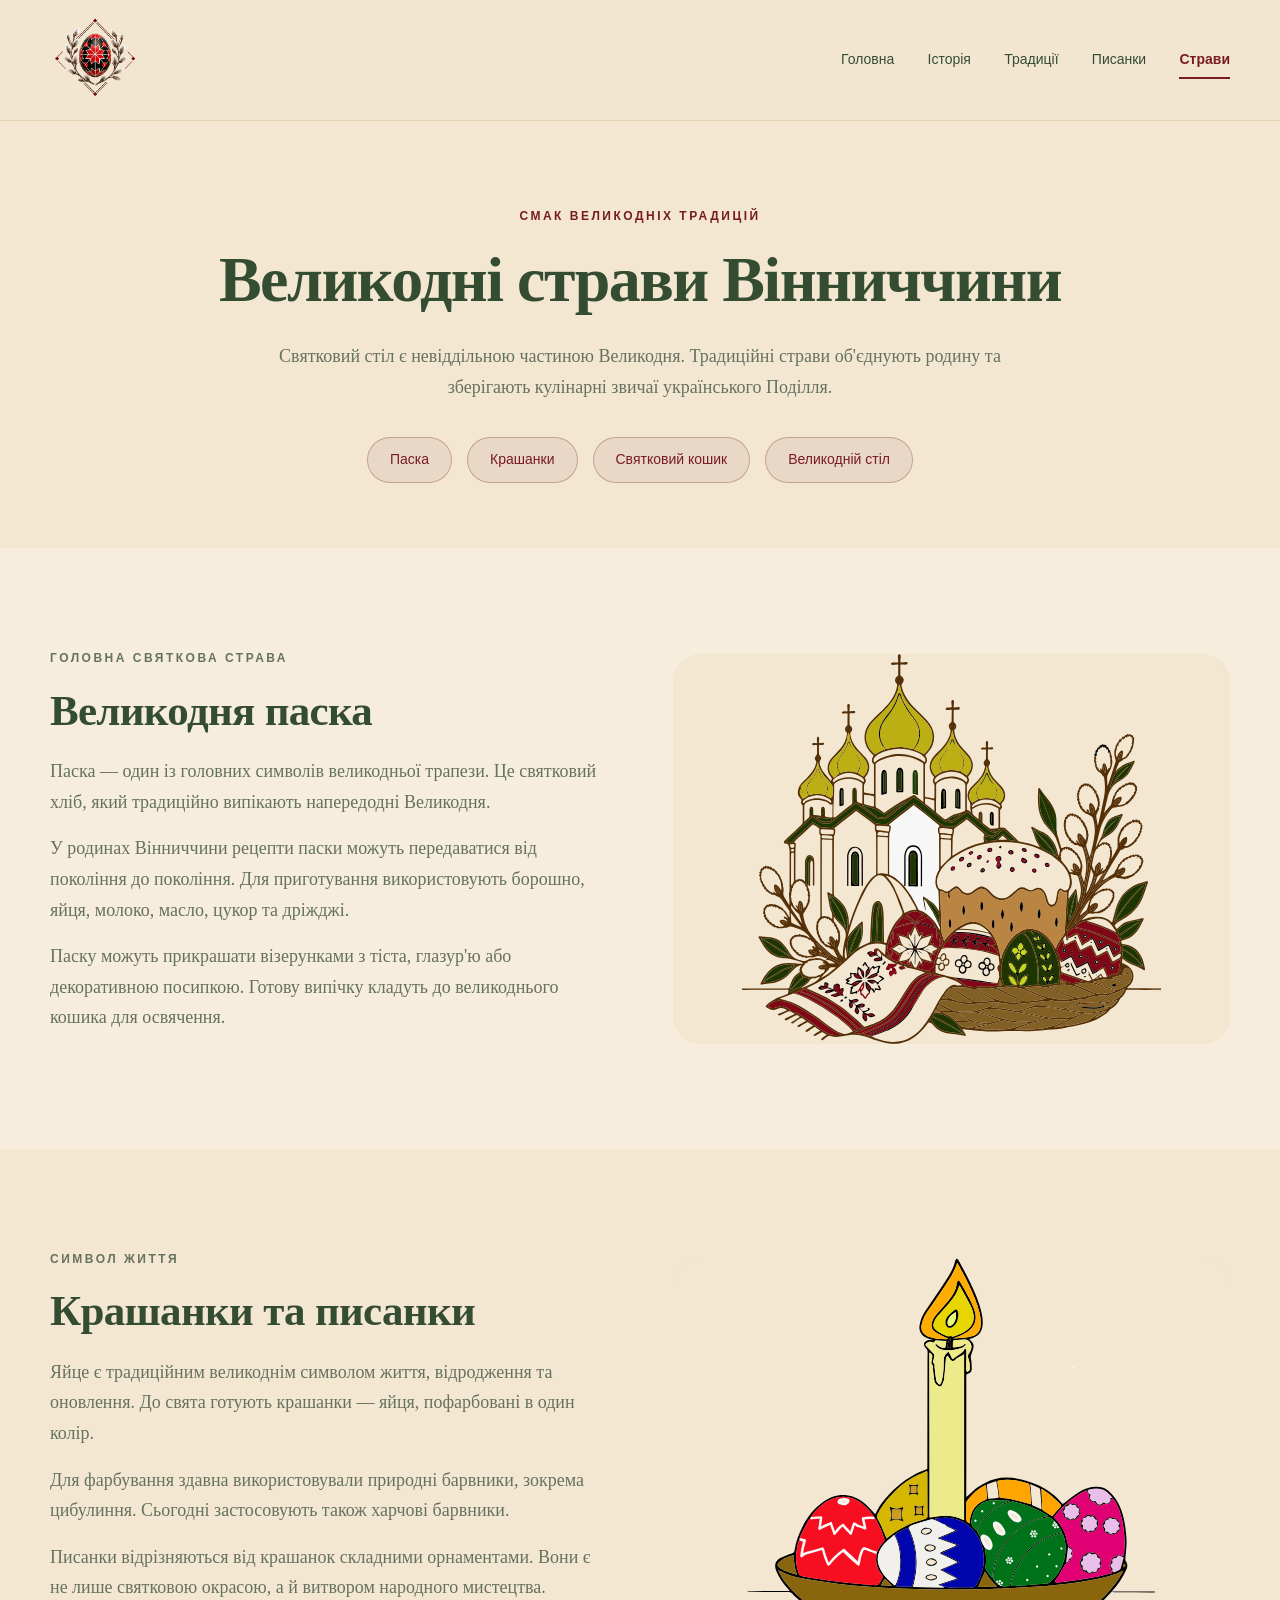
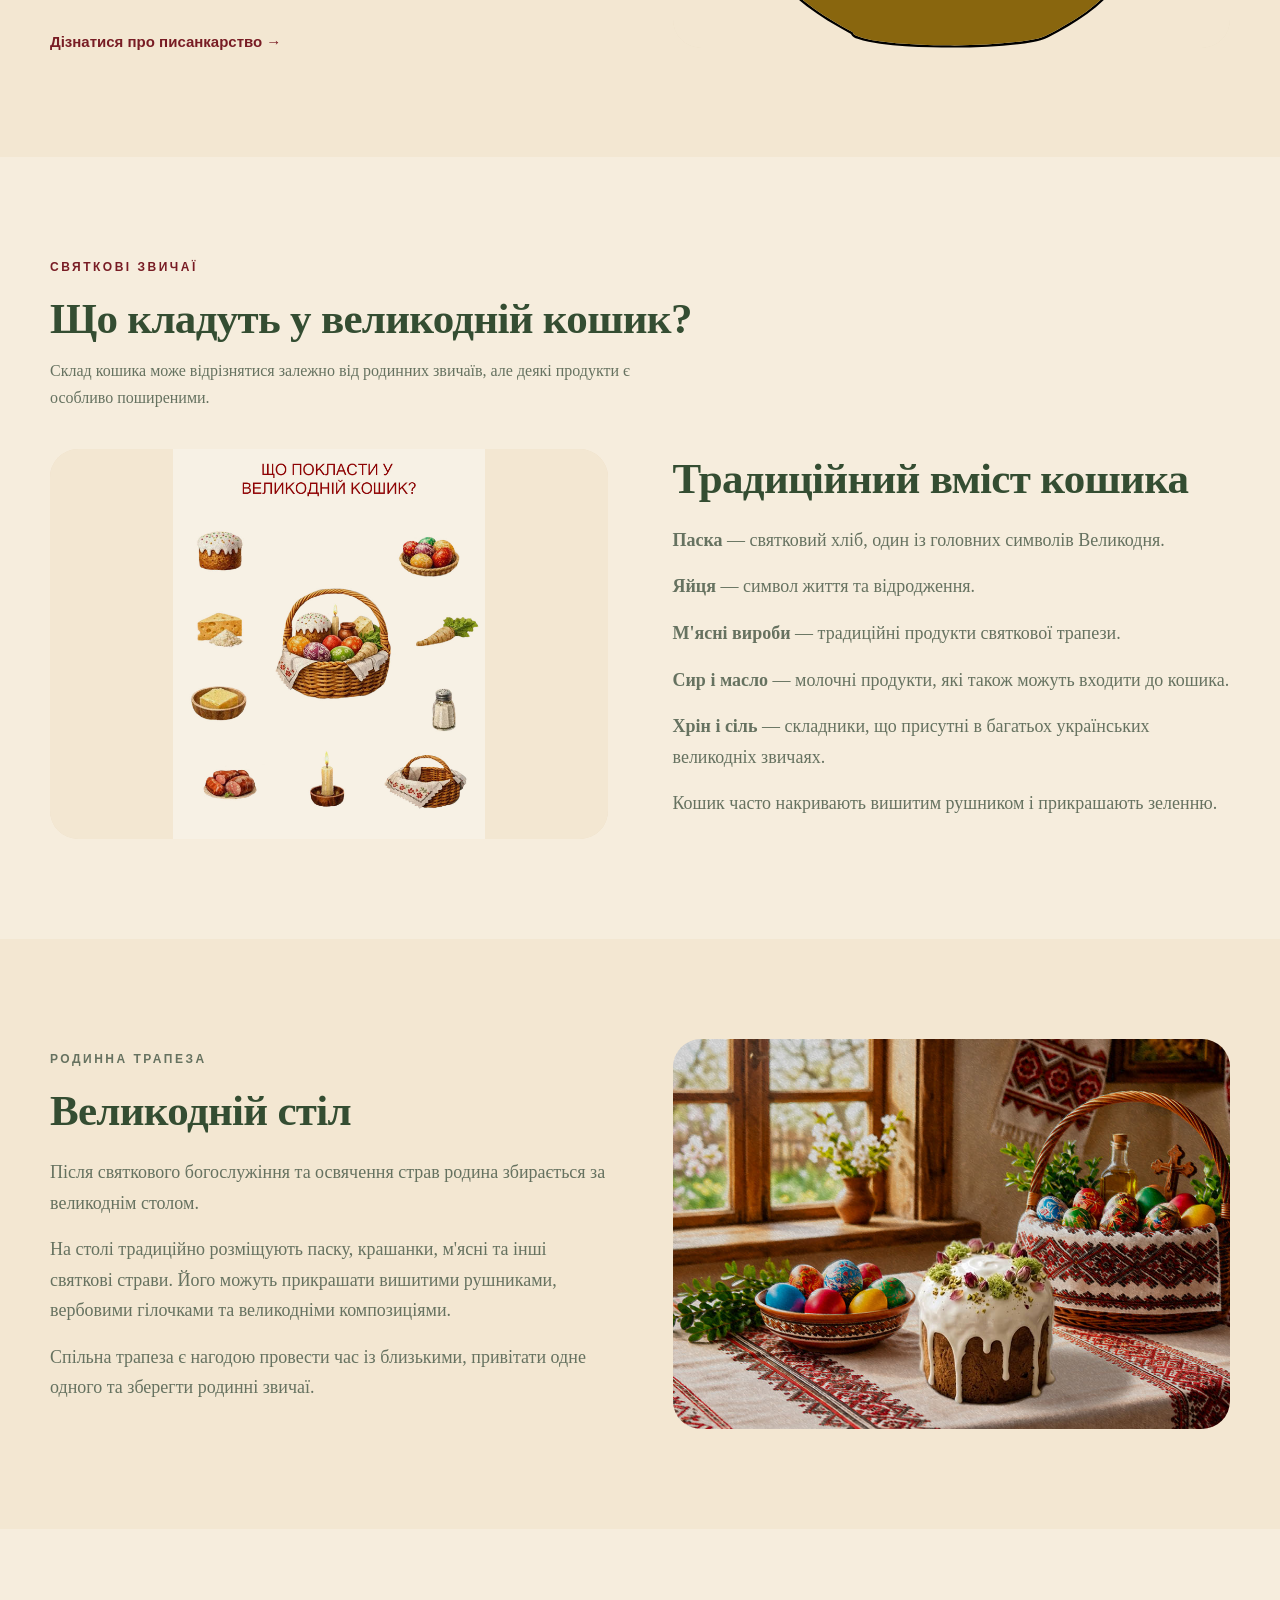
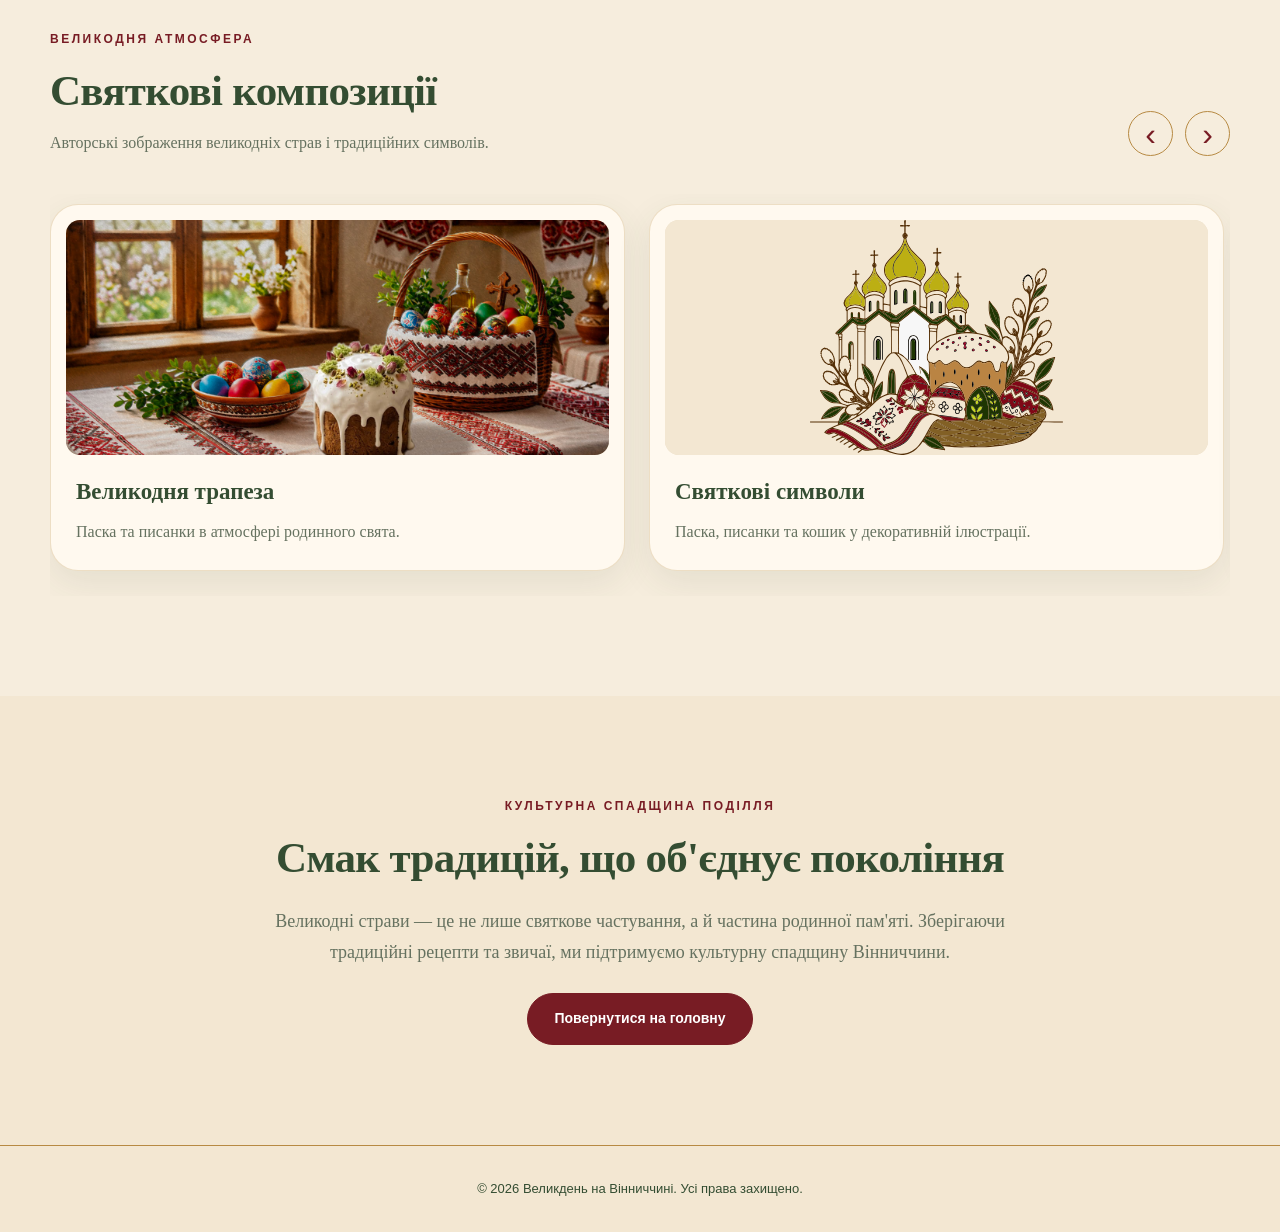
==== food.html @ 37d608ee "Add files via upload" ====
<!DOCTYPE html>
<html lang="uk">
<head>
    <meta charset="UTF-8">
    <meta name="viewport" content="width=device-width, initial-scale=1.0">

    <meta name="description"
          content="Традиційні великодні страви Вінниччини: паска, крашанки, святковий кошик та родинна трапеза.">

    <title>Великодні страви — Великдень на Вінниччині</title>

    <link rel="stylesheet" href="css/style.css">
    <script src="js/script.js" defer></script>
</head>

<body>

<!-- ШАПКА САЙТУ -->

<header class="site-header">
    <div class="container header-inner">

        <a href="index.html" class="brand">
            <img src="images/logo.png"
                 alt="Логотип Великдень на Вінниччині"
                 width="70" height="70">

        </a>

        <button class="menu-toggle"
                aria-label="Відкрити меню"
                aria-expanded="false">
            ☰ Меню
        </button>

        <nav class="nav" aria-label="Основна навігація">
            <a href="index.html">Головна</a>
            <a href="history.html">Історія</a>
            <a href="traditions.html">Традиції</a>
            <a href="pysanky.html">Писанки</a>

            <a href="food.html"
               class="active"
               aria-current="page">Страви</a>
        </nav>

    </div>
</header>

<main>

    <!-- ЗАГОЛОВОК СТОРІНКИ -->

    <section class="page-hero">
        <div class="container">

            <p class="eyebrow">
                Смак великодніх традицій
            </p>

            <h1>Великодні страви Вінниччини</h1>

            <p>
                Святковий стіл є невіддільною
                частиною Великодня. Традиційні
                страви об'єднують родину
                та зберігають кулінарні
                звичаї українського Поділля.
            </p>

            <div class="anchor-links">
                <a href="#paska">Паска</a>
                <a href="#eggs">Крашанки</a>
                <a href="#basket">Святковий кошик</a>
                <a href="#table">Великодній стіл</a>
            </div>

        </div>
    </section>

    <!-- ПАСКА -->

    <section class="section alt" id="paska">
        <div class="container">

            <div class="content-grid">

                <div class="content-text">

                    <p class="eyebrow">
                        Головна святкова страва
                    </p>

                    <h2>Великодня паска</h2>

                    <p>
                        Паска — один із головних
                        символів великодньої трапези.
                        Це святковий хліб, який
                        традиційно випікають
                        напередодні Великодня.
                    </p>

                    <p>
                        У родинах Вінниччини
                        рецепти паски можуть
                        передаватися від покоління
                        до покоління. Для приготування
                        використовують борошно,
                        яйця, молоко, масло,
                        цукор та дріжджі.
                    </p>

                    <p>
                        Паску можуть прикрашати
                        візерунками з тіста,
                        глазур'ю або декоративною
                        посипкою. Готову випічку
                        кладуть до великоднього кошика
                        для освячення.
                    </p>

                </div>

                <div class="image-frame content-image">

                    <button class="image-button"
                            data-lightbox
                            aria-label="Збільшити великодню композицію">

                        <img src="images/church-basket-illustration.svg"
                             alt="Авторська композиція з паскою, писанками та кошиком"
                             class="church-basket-image"
                             loading="lazy">

                    </button>

                </div>

            </div>

        </div>
    </section>

    <!-- КРАШАНКИ -->

    <section class="section" id="eggs">
        <div class="container">

            <div class="content-grid reverse">

                <div class="image-frame content-image">

                    <button class="image-button"
                            data-lightbox
                            aria-label="Збільшити композицію з яйцями">

                        <img src="images/eggs-candle-illustration.svg"
                             alt="Авторська ілюстрація з великодніми яйцями та свічкою"
                             class="eggs-candle-image"
                             loading="lazy">

                    </button>

                </div>

                <div class="content-text">

                    <p class="eyebrow">
                        Символ життя
                    </p>

                    <h2>Крашанки та писанки</h2>

                    <p>
                        Яйце є традиційним
                        великоднім символом життя,
                        відродження та оновлення.
                        До свята готують крашанки —
                        яйця, пофарбовані
                        в один колір.
                    </p>

                    <p>
                        Для фарбування здавна
                        використовували природні
                        барвники, зокрема
                        цибулиння. Сьогодні
                        застосовують також
                        харчові барвники.
                    </p>

                    <p>
                        Писанки відрізняються
                        від крашанок складними
                        орнаментами. Вони є
                        не лише святковою окрасою,
                        а й витвором
                        народного мистецтва.
                    </p>

                    <a href="pysanky.html"
                       class="text-link">
                        Дізнатися про писанкарство →
                    </a>

                </div>

            </div>

        </div>
    </section>

    <!-- ВЕЛИКОДНІЙ КОШИК -->

    <section class="section alt" id="basket">
        <div class="container">

            <div class="section-heading">
                <div>
                    <p class="eyebrow">
                        Святкові звичаї
                    </p>

                    <h2>Що кладуть у великодній кошик?</h2>

                    <p class="muted">
                        Склад кошика може відрізнятися
                        залежно від родинних звичаїв,
                        але деякі продукти є
                        особливо поширеними.
                    </p>
                </div>
            </div>

            <div class="content-grid">

                <div class="image-frame content-image">

                    <button class="image-button"
                            data-lightbox
                            aria-label="Збільшити інфографіку великоднього кошика">

                        <img src="images/easter-basket-guide.jpg"
                             alt="Авторська інфографіка «Що покласти у великодній кошик?»"
                             class="basket-guide-image"
                             loading="lazy">

                    </button>

                </div>

                <div class="content-text">

                    <h2>Традиційний вміст кошика</h2>

                    <p>
                        <strong>Паска</strong> —
                        святковий хліб, один із
                        головних символів Великодня.
                    </p>

                    <p>
                        <strong>Яйця</strong> —
                        символ життя та відродження.
                    </p>

                    <p>
                        <strong>М'ясні вироби</strong> —
                        традиційні продукти
                        святкової трапези.
                    </p>

                    <p>
                        <strong>Сир і масло</strong> —
                        молочні продукти, які також
                        можуть входити до кошика.
                    </p>

                    <p>
                        <strong>Хрін і сіль</strong> —
                        складники, що присутні
                        в багатьох українських
                        великодніх звичаях.
                    </p>

                    <p>
                        Кошик часто накривають
                        вишитим рушником
                        і прикрашають зеленню.
                    </p>

                </div>

            </div>

        </div>
    </section>

    <!-- СВЯТКОВИЙ СТІЛ -->

    <section class="section" id="table">
        <div class="container">

            <div class="content-grid">

                <div class="content-text">

                    <p class="eyebrow">
                        Родинна трапеза
                    </p>

                    <h2>Великодній стіл</h2>

                    <p>
                        Після святкового богослужіння
                        та освячення страв
                        родина збирається
                        за великоднім столом.
                    </p>

                    <p>
                        На столі традиційно
                        розміщують паску, крашанки,
                        м'ясні та інші святкові страви.
                        Його можуть прикрашати
                        вишитими рушниками,
                        вербовими гілочками
                        та великодніми композиціями.
                    </p>

                    <p>
                        Спільна трапеза є нагодою
                        провести час із близькими,
                        привітати одне одного
                        та зберегти родинні звичаї.
                    </p>

                </div>

                <div class="image-frame content-image">

                    <button class="image-button"
                            data-lightbox
                            aria-label="Збільшити зображення святкового столу">

                        <img src="images/easter-table.jpg"
                             alt="Великодній стіл із паскою, кошиком і писанками"
                             loading="lazy">

                    </button>

                </div>

            </div>

        </div>
    </section>

    <!-- ГАЛЕРЕЯ -->

    <section class="section alt">
        <div class="container">

            <div class="carousel" data-carousel>

                <div class="section-heading">

                    <div>
                        <p class="eyebrow">
                            Великодня атмосфера
                        </p>

                        <h2>Святкові композиції</h2>

                        <p class="muted">
                            Авторські зображення
                            великодніх страв
                            і традиційних символів.
                        </p>
                    </div>

                    <div class="carousel-controls">

                        <button class="arrow"
                                data-dir="-1"
                                aria-label="Попереднє зображення">
                            ‹
                        </button>

                        <button class="arrow"
                                data-dir="1"
                                aria-label="Наступне зображення">
                            ›
                        </button>

                    </div>

                </div>

                <div class="carousel-track">

                    <div class="carousel-slide">
                        <article class="card">

                            <div class="image-frame">
                                <button class="image-button"
                                        data-lightbox
                                        aria-label="Збільшити святковий стіл">

                                    <img src="images/easter-table.jpg"
                                         alt="Святковий великодній стіл"
                                         loading="lazy">

                                </button>
                            </div>

                            <h3>Великодня трапеза</h3>

                            <p>
                                Паска та писанки
                                в атмосфері родинного свята.
                            </p>

                        </article>
                    </div>

                    <div class="carousel-slide">
                        <article class="card">

                            <div class="image-frame">
                                <button class="image-button"
                                        data-lightbox
                                        aria-label="Збільшити композицію з паскою">

                                    <img src="images/church-basket-illustration.svg"
                                         alt="Векторна великодня композиція"
                                         class="church-basket-image"
                                         loading="lazy">

                                </button>
                            </div>

                            <h3>Святкові символи</h3>

                            <p>
                                Паска, писанки та кошик
                                у декоративній ілюстрації.
                            </p>

                        </article>
                    </div>

                    <div class="carousel-slide">
                        <article class="card">

                            <div class="image-frame">
                                <button class="image-button"
                                        data-lightbox
                                        aria-label="Збільшити ілюстрацію з яйцями">

                                    <img src="images/eggs-candle-illustration.svg"
                                         alt="Векторна композиція з яйцями та свічкою"
                                         class="eggs-candle-image"
                                         loading="lazy">

                                </button>
                            </div>

                            <h3>Великодні яйця</h3>

                            <p>
                                Декоративна композиція
                                з великодніми символами.
                            </p>

                        </article>
                    </div>

                </div>

            </div>

        </div>
    </section>

    <!-- ЗАКЛЮЧНИЙ БЛОК -->

    <section class="section">
        <div class="container">

            <div class="closing-section">

                <p class="eyebrow">
                    Культурна спадщина Поділля
                </p>

                <h2>Смак традицій, що об'єднує покоління</h2>

                <p>
                    Великодні страви — це не лише
                    святкове частування, а й
                    частина родинної пам'яті.
                    Зберігаючи традиційні рецепти
                    та звичаї, ми підтримуємо
                    культурну спадщину Вінниччини.
                </p>

                <a href="index.html" class="button">
                    Повернутися на головну
                </a>

            </div>

        </div>
    </section>

</main>

<!-- ПІДВАЛ САЙТУ -->

<footer class="site-footer">
    <div class="container">
        © 2026 Великдень на Вінниччині.
        Усі права захищено.
    </div>
</footer>

<!-- ЗБІЛЬШЕННЯ ЗОБРАЖЕНЬ -->

<div class="lightbox"
     role="dialog"
     aria-modal="true"
     aria-label="Перегляд зображення">

    <button class="lightbox-close"
            aria-label="Закрити">
        ×
    </button>

    <img src="" alt="">
</div>

</body>
</html>
---- css/style.css ----
/* ========================================
   ВЕЛИКДЕНЬ НА ВІННИЧЧИНІ
   Основні кольори та налаштування
======================================== */

:root {
    --cream: #F3E7D2;
    --green: #344D32;
    --burgundy: #781C24;
    --gold: #B78A43;
    --white: #FFFFFF;

    --text: #344D32;
    --muted: #667260;

    --surface: #FFF9EF;
    --surface-alt: #EDE0C9;

    --border: rgba(183, 138, 67, 0.25);

    --shadow: 0 12px 35px rgba(52, 77, 50, 0.09);
    --shadow-hover: 0 20px 45px rgba(52, 77, 50, 0.15);

    --radius: 18px;
    --radius-large: 28px;

    --container: 1180px;

    --transition: 0.3s ease;
}

/* ========================================
   БАЗОВІ СТИЛІ
======================================== */

* {
    margin: 0;
    padding: 0;
    box-sizing: border-box;
}

html {
    scroll-behavior: smooth;
}

body {
    background: var(--cream);
    color: var(--text);
    font-family: Georgia, "Times New Roman", serif;
    font-size: 18px;
    line-height: 1.7;
    overflow-x: hidden;
}

img {
    display: block;
    max-width: 100%;
}

a {
    color: inherit;
    text-decoration: none;
}

button {
    font: inherit;
    cursor: pointer;
}

button:focus-visible,
a:focus-visible {
    outline: 3px solid var(--gold);
    outline-offset: 4px;
}

h1, h2, h3 {
    color: var(--green);
    line-height: 1.2;
}

h1 {
    font-size: clamp(42px, 5vw, 70px);
    letter-spacing: -1.5px;
}

h2 {
    font-size: clamp(30px, 3.5vw, 43px);
    letter-spacing: -0.7px;
}

h3 {
    font-size: 23px;
}

p {
    margin-bottom: 0;
}

.container {
    width: min(100% - 48px, var(--container));
    margin-inline: auto;
}

.section {
    padding: 100px 0;
}

.section.alt {
    background: rgba(255, 255, 255, 0.24);
}

.muted {
    color: var(--muted);
}

.eyebrow {
    color: var(--burgundy);
    font-family: Arial, sans-serif;
    font-size: 12px;
    font-weight: 700;
    letter-spacing: 2.5px;
    text-transform: uppercase;
    margin-bottom: 16px;
}

/* ========================================
   ШАПКА САЙТУ
======================================== */

.site-header {
    position: relative;
    z-index: 100;
    background: rgba(243, 231, 210, 0.96);
    border-bottom: 1px solid var(--border);
}

.header-inner {
    min-height: 120px;
    display: flex;
    align-items: center;
    justify-content: space-between;
    gap: 35px;
}

.brand {
    display: inline-flex;
    align-items: center;
    gap: 14px;
    flex-shrink: 0;
}

.brand img {
    width: 90px;
    height: 90px;
    object-fit: contain;
}

.brand span {
    color: var(--green);
    font-size: 17px;
    font-weight: bold;
    line-height: 1.3;
}

.nav {
    display: flex;
    align-items: center;
    gap: clamp(15px, 2.6vw, 36px);
}

.nav a {
    position: relative;
    padding: 12px 0;
    font-family: Arial, sans-serif;
    font-size: 14px;
    font-weight: 500;
    transition: color var(--transition);
}

.nav a:hover,
.nav a.active {
    color: var(--burgundy);
}

.nav a.active {
    font-weight: 700;
}

.nav a::after {
    content: "";
    position: absolute;
    left: 0;
    bottom: 5px;
    width: 0;
    height: 2px;
    background: var(--burgundy);
    transition: width var(--transition);
}

.nav a:hover::after,
.nav a.active::after {
    width: 100%;
}

.menu-toggle {
    display: none;
    background: transparent;
    color: var(--green);
    border: 1px solid var(--border);
    border-radius: 10px;
    padding: 9px 14px;
    font-family: Arial, sans-serif;
    font-size: 14px;
}

/* ========================================
   ГОЛОВНИЙ БЛОК
======================================== */

.hero {
    padding: 90px 0 110px;
}

.hero-grid {
    display: grid;
    grid-template-columns: 0.95fr 1.05fr;
    align-items: center;
    gap: 65px;
}

.hero-content h1 {
    margin-bottom: 28px;
}

.lead {
    color: #465743;
    font-size: 18px;
    line-height: 1.85;
    max-width: 560px;
}

.actions {
    display: flex;
    align-items: center;
    flex-wrap: wrap;
    gap: 25px;
    margin-top: 34px;
}

.button {
    display: inline-flex;
    align-items: center;
    justify-content: center;
    min-height: 50px;
    padding: 13px 26px;
    border: 1px solid var(--burgundy);
    border-radius: 30px;
    background: var(--burgundy);
    color: var(--white);
    font-family: Arial, sans-serif;
    font-size: 14px;
    font-weight: 600;
    transition:
        background var(--transition),
        transform var(--transition),
        box-shadow var(--transition);
}

.button:hover {
    background: #5F161D;
    transform: translateY(-3px);
    box-shadow: 0 10px 25px rgba(120, 28, 36, 0.2);
}

.text-link {
    display: inline-flex;
    align-items: center;
    color: var(--burgundy);
    font-family: Arial, sans-serif;
    font-size: 15px;
    font-weight: 600;
    transition:
        color var(--transition),
        transform var(--transition);
}

.text-link:hover {
    color: #A12C35;
    transform: translateX(5px);
}

/* ========================================
   ЗОБРАЖЕННЯ
======================================== */

.image-frame {
    overflow: hidden;
    border-radius: var(--radius);
    background: var(--surface-alt);
}

.image-frame img {
    width: 100%;
    height: 100%;
    object-fit: cover;
    transition: transform 0.5s ease;
}

.image-frame:hover img {
    transform: scale(1.035);
}

.hero-image {
    height: 460px;
    border-radius: var(--radius-large);
    box-shadow: var(--shadow);
}

.hero-image img {
    object-position: center;
}

.image-button {
    display: block;
    width: 100%;
    height: 100%;
    padding: 0;
    border: 0;
    background: transparent;
    overflow: hidden;
    cursor: zoom-in;
}

/* ========================================
   ЗАГОЛОВКИ РОЗДІЛІВ
======================================== */

.section-heading {
    display: flex;
    align-items: flex-end;
    justify-content: space-between;
    gap: 30px;
    margin-bottom: 38px;
}

.section-heading h2 {
    margin-bottom: 12px;
}

.section-heading .muted {
    font-size: 16px;
    max-width: 600px;
}

/* ========================================
   КАРТКИ
======================================== */

.cards {
    display: grid;
    grid-template-columns: repeat(3, minmax(0, 1fr));
    gap: 28px;
}

.card {
    min-width: 0;
    padding: 15px 15px 25px;
    background: var(--surface);
    border: 1px solid var(--border);
    border-radius: var(--radius-large);
    box-shadow: var(--shadow);
    transition:
        transform var(--transition),
        box-shadow var(--transition);
}

.card:hover {
    transform: translateY(-6px);
    box-shadow: var(--shadow-hover);
}

.card .image-frame {
    width: 100%;
    height: 235px;
    margin-bottom: 23px;
    border-radius: 14px;
}

.card h3 {
    margin: 0 10px 12px;
}

.card p {
    margin: 0 10px;
    color: var(--muted);
    font-size: 16px;
    line-height: 1.7;
}

/* ========================================
   КАРУСЕЛЬ
======================================== */

.carousel {
    width: 100%;
}

.carousel-controls {
    display: flex;
    align-items: center;
    gap: 12px;
    flex-shrink: 0;
}

.arrow {
    width: 45px;
    height: 45px;
    display: inline-flex;
    align-items: center;
    justify-content: center;
    border: 1px solid var(--gold);
    border-radius: 50%;
    background: transparent;
    color: var(--burgundy);
    font-family: Arial, sans-serif;
    font-size: 32px;
    line-height: 1;
    transition:
        background var(--transition),
        color var(--transition);
}

.arrow:hover {
    background: var(--burgundy);
    color: white;
    border-color: var(--burgundy);
}

.carousel-track {
    display: flex;
    gap: 24px;
    overflow-x: auto;
    scroll-snap-type: x mandatory;
    scroll-behavior: smooth;
    scrollbar-width: none;
    padding: 10px 3px 25px;
}

.carousel-track::-webkit-scrollbar {
    display: none;
}

.carousel-slide {
    flex: 0 0 calc((100% - 48px) / 3);
    min-width: 0;
    scroll-snap-align: start;
}

.carousel-slide .card {
    height: 100%;
}

/* ========================================
   ЗАКЛЮЧНИЙ БЛОК
======================================== */

.closing-section {
    max-width: 760px;
    margin-inline: auto;
    text-align: center;
}

.closing-section h2 {
    margin-bottom: 22px;
}

.closing-section > p:not(.eyebrow) {
    color: var(--muted);
    margin-bottom: 26px;
}

.closing-section .text-link {
    justify-content: center;
}

/* ========================================
   ВНУТРІШНІ СТОРІНКИ
======================================== */

.page-hero {
    padding: 85px 0 65px;
    text-align: center;
}

.page-hero h1 {
    margin-bottom: 22px;
}

.page-hero p:not(.eyebrow) {
    max-width: 740px;
    margin-inline: auto;
    color: var(--muted);
}

.page-intro {
    max-width: 800px;
    margin: 0 auto;
    text-align: center;
}

.content-grid {
    display: grid;
    grid-template-columns: 1fr 1fr;
    align-items: center;
    gap: 65px;
}

.content-grid.reverse .content-image {
    order: 2;
}

.content-grid.reverse .content-text {
    order: 1;
}

.content-image {
    height: 390px;
    border-radius: var(--radius-large);
}

.content-text h2 {
    margin-bottom: 20px;
}

.content-text p {
    margin-bottom: 16px;
    color: var(--muted);
}

.content-text .text-link {
    margin-top: 10px;
}

.anchor-links {
    display: flex;
    flex-wrap: wrap;
    justify-content: center;
    gap: 15px;
    margin-top: 35px;
}

.anchor-links a {
    padding: 10px 22px;
    border: 1px solid rgba(120, 28, 36, 0.3);
    border-radius: 30px;
    background: rgba(120, 28, 36, 0.07);
    color: var(--burgundy);
    font-family: Arial, sans-serif;
    font-size: 14px;
    transition: background var(--transition);
}

.anchor-links a:hover {
    background: rgba(120, 28, 36, 0.15);
}

.info-panel {
    padding: 38px;
    border: 1px solid var(--border);
    border-radius: var(--radius-large);
    background: rgba(255, 255, 255, 0.36);
}

.info-panel h2,
.info-panel h3 {
    margin-bottom: 20px;
}

.info-panel p {
    margin-bottom: 14px;
}

.info-panel p:last-child {
    margin-bottom: 0;
}

/* ========================================
   МІСЦЕ ДЛЯ GIF-АНІМАЦІЇ
======================================== */

.gif-placeholder {
    display: flex;
    flex-direction: column;
    align-items: center;
    justify-content: center;
    min-height: 330px;
    padding: 35px;
    border: 2px dashed rgba(183, 138, 67, 0.55);
    border-radius: var(--radius-large);
    background: rgba(255, 255, 255, 0.28);
    text-align: center;
}

.gif-placeholder h3 {
    margin-bottom: 15px;
}

.gif-placeholder p {
    max-width: 500px;
    color: var(--muted);
    font-size: 16px;
}

/* ========================================
   ПІДВАЛ САЙТУ
======================================== */

.site-footer {
    padding: 32px 0;
    border-top: 1px solid var(--gold);
    text-align: center;
    color: var(--green);
    font-family: Arial, sans-serif;
    font-size: 13px;
}

/* ========================================
   ЗБІЛЬШЕННЯ ЗОБРАЖЕНЬ
======================================== */

.lightbox {
    position: fixed;
    inset: 0;
    z-index: 1000;
    display: none;
    align-items: center;
    justify-content: center;
    padding: 70px 24px 30px;
    background: rgba(17, 22, 16, 0.92);
}

.lightbox.open {
    display: flex;
}

.lightbox img {
    width: auto;
    max-width: 95%;
    max-height: 85vh;
    object-fit: contain;
    border-radius: 10px;
}

.lightbox-close {
    position: absolute;
    top: 15px;
    right: 30px;
    border: none;
    background: transparent;
    color: white;
    font-size: 45px;
    line-height: 1;
}

/* ========================================
   АДАПТАЦІЯ ДЛЯ ПЛАНШЕТІВ
======================================== */

@media (max-width: 1000px) {

    .hero-grid {
        gap: 35px;
    }

    .hero-image {
        height: 380px;
    }

    .cards {
        grid-template-columns: repeat(2, minmax(0, 1fr));
    }

    .carousel-slide {
        flex-basis: calc((100% - 24px) / 2);
    }

    .content-grid {
        gap: 35px;
    }
}

/* ========================================
   АДАПТАЦІЯ ДЛЯ ТЕЛЕФОНІВ
======================================== */

@media (max-width: 760px) {

    body {
        font-size: 16px;
    }

    .container {
        width: min(100% - 32px, var(--container));
    }

    .section {
        padding: 65px 0;
    }

    .header-inner {
        min-height: 80px;
    }

    .brand img {
        width: 55px;
        height: 55px;
    }

    .brand span {
        font-size: 14px;
    }

    .menu-toggle {
        display: block;
    }

    .nav {
        display: none;
        position: absolute;
        top: 100%;
        left: 0;
        right: 0;
        flex-direction: column;
        align-items: stretch;
        gap: 0;
        padding: 15px 24px 25px;
        background: var(--cream);
        border-bottom: 1px solid var(--border);
        box-shadow: var(--shadow);
    }

    .nav.open {
        display: flex;
    }

    .nav a {
        padding: 13px 0;
        font-size: 15px;
    }

    .nav a::after {
        bottom: 8px;
    }

    .hero {
        padding: 60px 0 75px;
    }

    .hero-grid {
        grid-template-columns: 1fr;
        gap: 35px;
    }

    .hero-content {
        text-align: center;
    }

    .hero-content .lead {
        margin-inline: auto;
    }

    .lead {
        font-size: 16px;
    }

    .actions {
        justify-content: center;
    }

    .hero-image {
        height: 340px;
    }

    .section-heading {
        align-items: flex-start;
        gap: 20px;
    }

    .cards {
        grid-template-columns: 1fr;
    }

    .card .image-frame {
        height: 250px;
    }

    .carousel-slide {
        flex-basis: 85%;
    }

    .carousel-controls {
        align-self: flex-end;
    }

    .arrow {
        width: 40px;
        height: 40px;
        font-size: 27px;
    }

    .content-grid {
        grid-template-columns: 1fr;
        gap: 30px;
    }

    .content-grid.reverse .content-image,
    .content-grid.reverse .content-text {
        order: initial;
    }

    .content-image {
        height: 310px;
    }

    .page-hero {
        padding: 60px 0 45px;
    }

    .info-panel {
        padding: 25px;
    }

    .gif-placeholder {
        min-height: 260px;
    }
}

@media (max-width: 480px) {

    .section-heading {
        flex-wrap: wrap;
    }

    .hero-image {
        height: 265px;
    }

    .carousel-slide {
        flex-basis: 90%;
    }

    .card .image-frame {
        height: 220px;
    }

    .actions {
        flex-direction: column;
        gap: 20px;
    }

    .button {
        width: 100%;
    }

    .content-image {
        height: 250px;
    }
}

/* ========================================
   ДОСТУПНІСТЬ АНІМАЦІЙ
======================================== */

@media (prefers-reduced-motion: reduce) {

    *,
    *::before,
    *::after {
        scroll-behavior: auto !important;
        animation-duration: 0.01ms !important;
        transition-duration: 0.01ms !important;
    }
}
.bell-image {
    object-fit: contain !important;
    background-color: #ffffff;
}
/* Карта Вінниччини без обрізання */
.map-image {
    object-fit: contain !important;
}
/* Писанка без обрізання */
.pysanka-image {
    object-fit: contain !important;
    background-color: #ffffff;
}
/* Родинна ілюстрація без обрізання */
.family-image {
    object-fit: contain !important;
    background-color: #ffffff;
}
.basket-guide-image {
    object-fit: contain !important;
    background-color: #ffffff;
}
.church-basket-image {
    object-fit: contain !important;
    background-color: #f3e7d2;
}
.lightbox img {
    background-color: #ffffff;

}.eggs-candle-image {
     object-fit: contain !important;
     background-color: #f3e7d2;
 }
 .basket-guide-image {
     object-fit: contain !important;
     background-color: #F3E7D2;
 }

 .basket-guide-image,
 .basket-guide-image.parent {
     border-radius: 20px;
 }
 @media (min-width: 900px) {
     .carousel-slide {
         flex: 0 0 calc((100% - 24px) / 2);
         min-width: calc((100% - 24px) / 2);
     }
 }
 .floral-pysanka-image {
     object-fit: contain !important;
     background-color: #F3E7D2;
 }
 .willow-image {
     object-fit: contain !important;
     background-color: #F3E7D2;
 }

/* Орнаменти та їхня символіка */
.ornaments-content {
    display: grid;
    grid-template-columns: 1fr 1fr;
    gap: 40px;
    align-items: center;
}

.ornaments-image {
    width: 100%;
    height: 400px;
    object-fit: contain;
    background-color: #F3E7D2;
    border-radius: 20px;
}

.ornaments-description h3 {
    color: #344D32;
    margin-bottom: 20px;
}

.ornaments-description p {
    margin-bottom: 16px;
    line-height: 1.8;
}

@media (max-width: 768px) {
    .ornaments-content {
        grid-template-columns: 1fr;
        gap: 24px;
    }

    .ornaments-image {
        height: auto;
    }
}

/* Розділ про кольори без зображення */
.colors-text-only {
    display: block;
}

.colors-text-only .content-text {
    width: 100%;
    max-width: 100%;
}
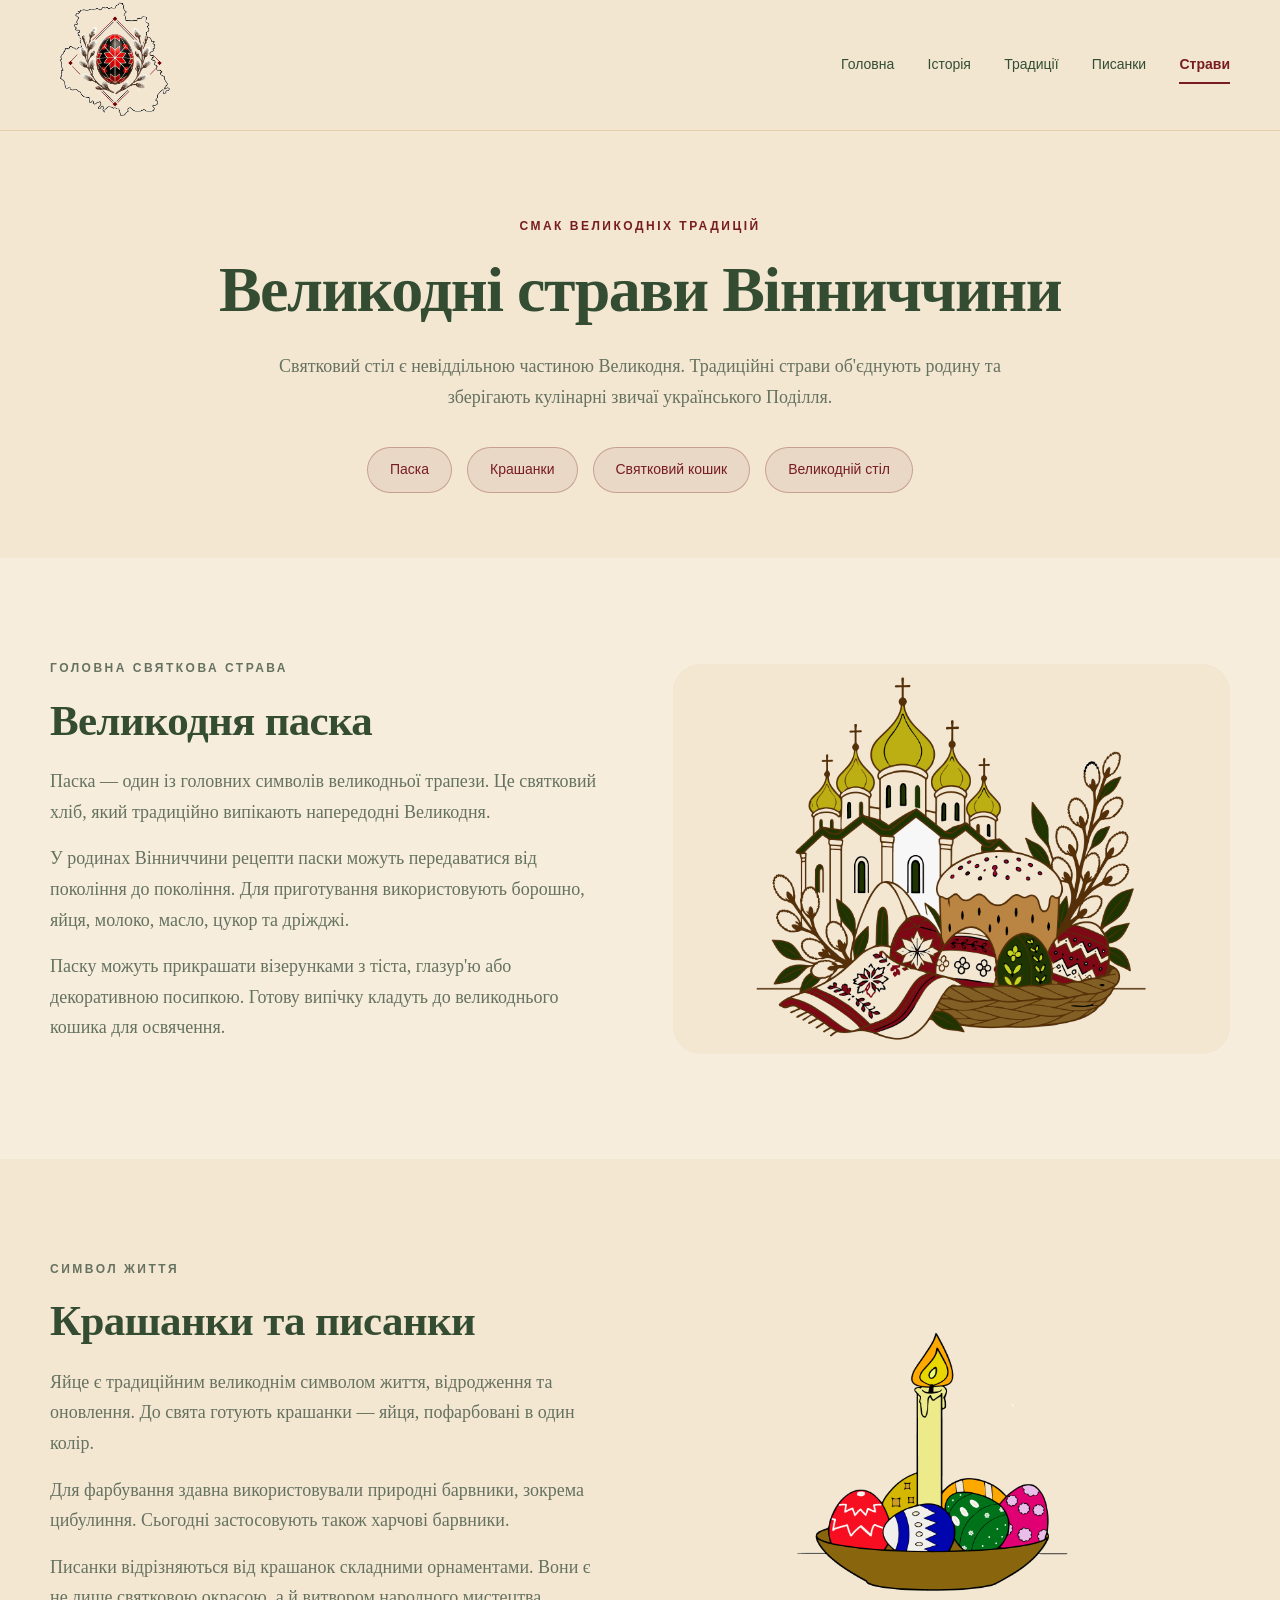
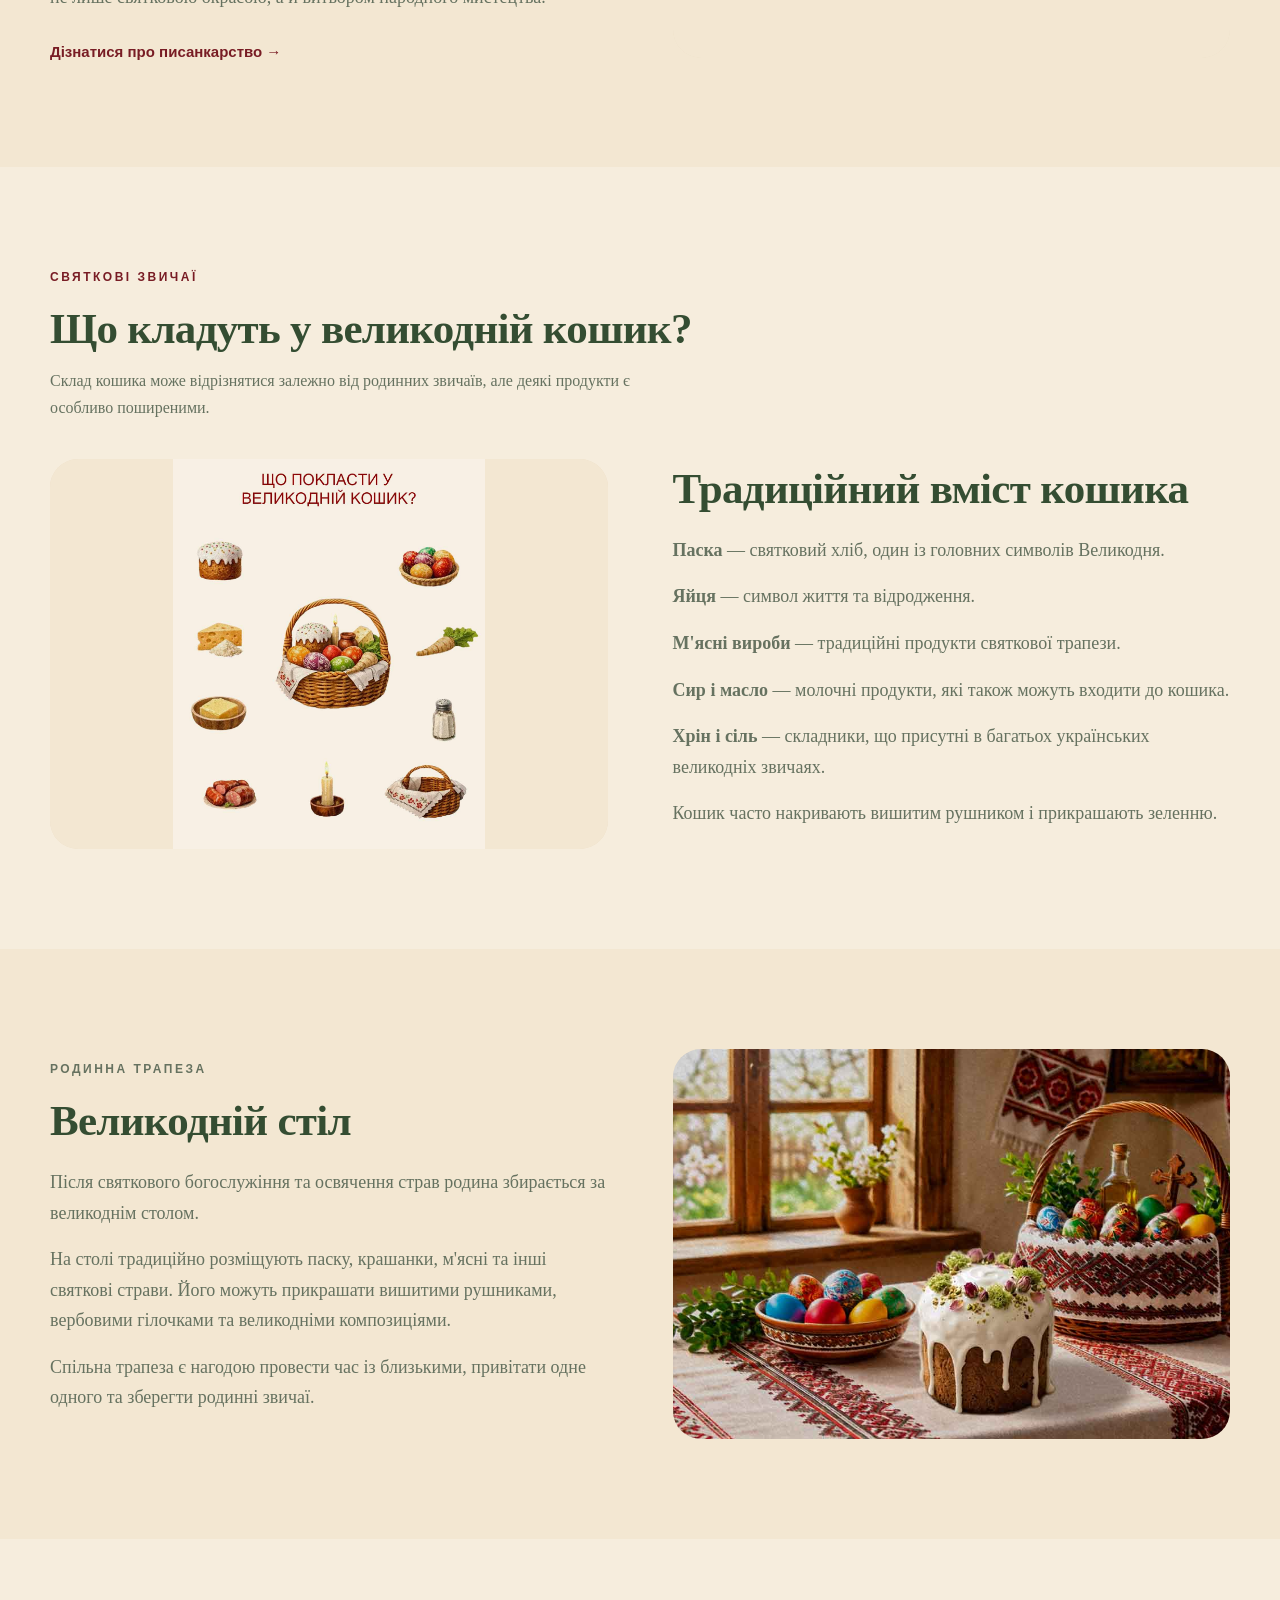
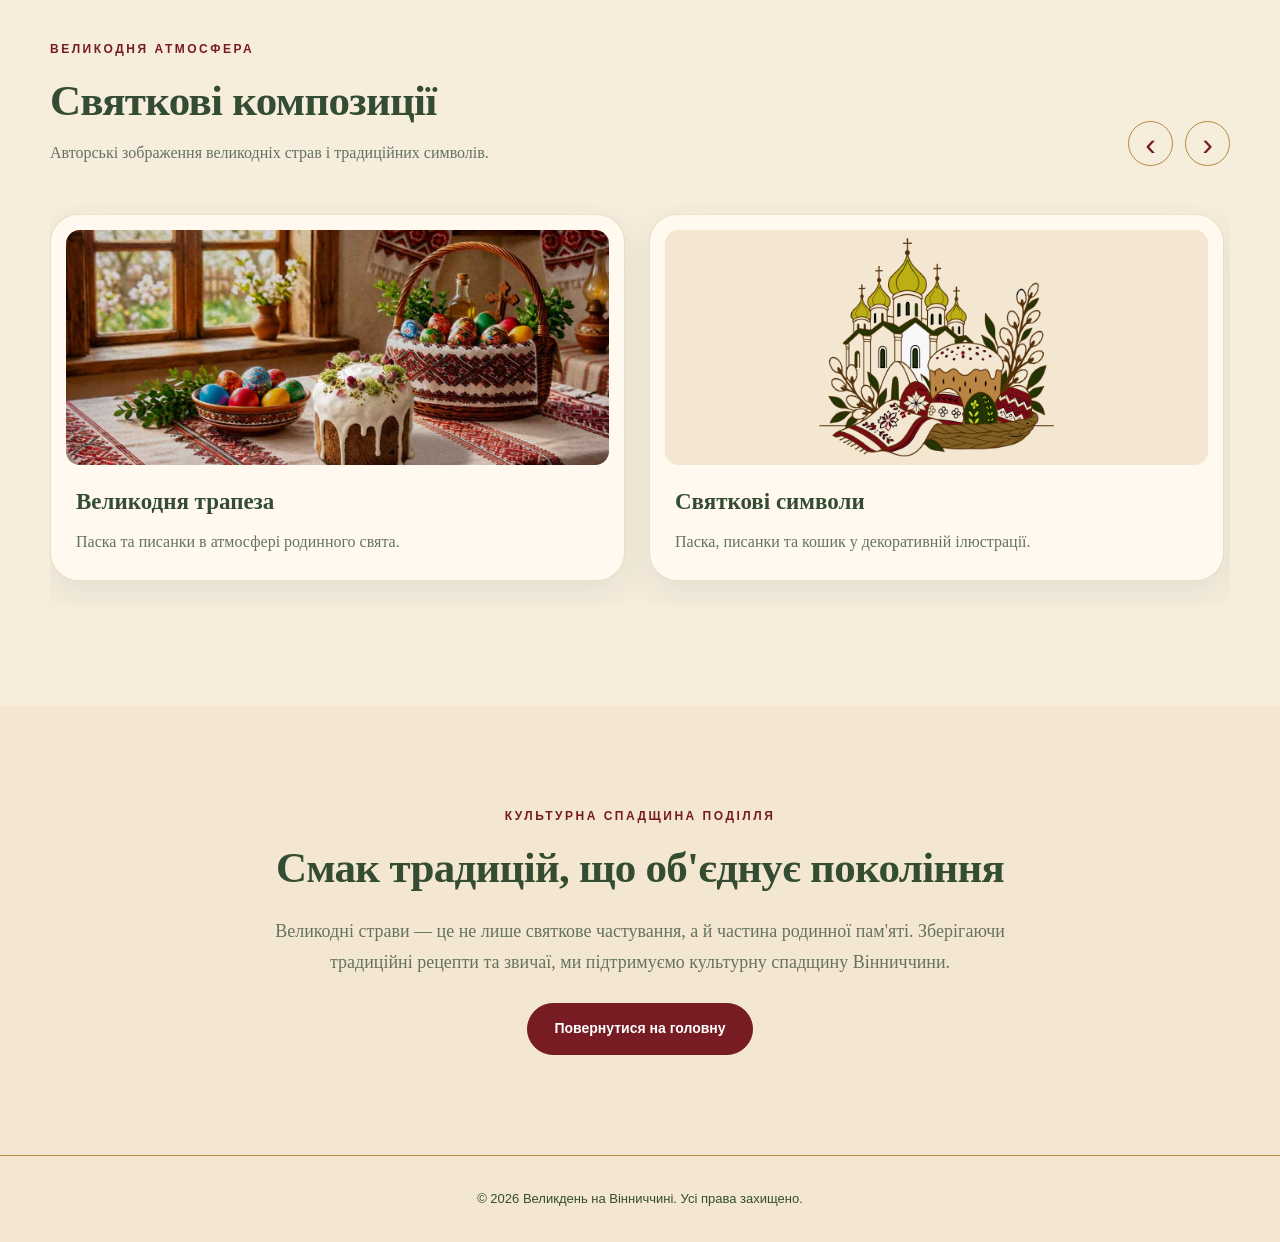
==== commit b5309965: "Fix image paths" ====
--- a/food.html
+++ b/food.html
@@ -1,546 +1,546 @@
-
-<!DOCTYPE html>
-<html lang="uk">
-<head>
-    <meta charset="UTF-8">
-    <meta name="viewport" content="width=device-width, initial-scale=1.0">
-
-    <meta name="description"
-          content="Традиційні великодні страви Вінниччини: паска, крашанки, святковий кошик та родинна трапеза.">
-
-    <title>Великодні страви — Великдень на Вінниччині</title>
-
-    <link rel="stylesheet" href="css/style.css">
-    <script src="js/script.js" defer></script>
-</head>
-
-<body>
-
-<!-- ШАПКА САЙТУ -->
-
-<header class="site-header">
-    <div class="container header-inner">
-
-        <a href="index.html" class="brand">
-            <img src="images/logo.png"
-                 alt="Логотип Великдень на Вінниччині"
-                 width="70" height="70">
-
-        </a>
-
-        <button class="menu-toggle"
-                aria-label="Відкрити меню"
-                aria-expanded="false">
-            ☰ Меню
-        </button>
-
-        <nav class="nav" aria-label="Основна навігація">
-            <a href="index.html">Головна</a>
-            <a href="history.html">Історія</a>
-            <a href="traditions.html">Традиції</a>
-            <a href="pysanky.html">Писанки</a>
-
-            <a href="food.html"
-               class="active"
-               aria-current="page">Страви</a>
-        </nav>
-
-    </div>
-</header>
-
-<main>
-
-    <!-- ЗАГОЛОВОК СТОРІНКИ -->
-
-    <section class="page-hero">
-        <div class="container">
-
-            <p class="eyebrow">
-                Смак великодніх традицій
-            </p>
-
-            <h1>Великодні страви Вінниччини</h1>
-
-            <p>
-                Святковий стіл є невіддільною
-                частиною Великодня. Традиційні
-                страви об'єднують родину
-                та зберігають кулінарні
-                звичаї українського Поділля.
-            </p>
-
-            <div class="anchor-links">
-                <a href="#paska">Паска</a>
-                <a href="#eggs">Крашанки</a>
-                <a href="#basket">Святковий кошик</a>
-                <a href="#table">Великодній стіл</a>
-            </div>
-
-        </div>
-    </section>
-
-    <!-- ПАСКА -->
-
-    <section class="section alt" id="paska">
-        <div class="container">
-
-            <div class="content-grid">
-
-                <div class="content-text">
-
-                    <p class="eyebrow">
-                        Головна святкова страва
-                    </p>
-
-                    <h2>Великодня паска</h2>
-
-                    <p>
-                        Паска — один із головних
-                        символів великодньої трапези.
-                        Це святковий хліб, який
-                        традиційно випікають
-                        напередодні Великодня.
-                    </p>
-
-                    <p>
-                        У родинах Вінниччини
-                        рецепти паски можуть
-                        передаватися від покоління
-                        до покоління. Для приготування
-                        використовують борошно,
-                        яйця, молоко, масло,
-                        цукор та дріжджі.
-                    </p>
-
-                    <p>
-                        Паску можуть прикрашати
-                        візерунками з тіста,
-                        глазур'ю або декоративною
-                        посипкою. Готову випічку
-                        кладуть до великоднього кошика
-                        для освячення.
-                    </p>
-
-                </div>
-
-                <div class="image-frame content-image">
-
-                    <button class="image-button"
-                            data-lightbox
-                            aria-label="Збільшити великодню композицію">
-
-                        <img src="images/church-basket-illustration.svg"
-                             alt="Авторська композиція з паскою, писанками та кошиком"
-                             class="church-basket-image"
-                             loading="lazy">
-
-                    </button>
-
-                </div>
-
-            </div>
-
-        </div>
-    </section>
-
-    <!-- КРАШАНКИ -->
-
-    <section class="section" id="eggs">
-        <div class="container">
-
-            <div class="content-grid reverse">
-
-                <div class="image-frame content-image">
-
-                    <button class="image-button"
-                            data-lightbox
-                            aria-label="Збільшити композицію з яйцями">
-
-                        <img src="images/eggs-candle-illustration.svg"
-                             alt="Авторська ілюстрація з великодніми яйцями та свічкою"
-                             class="eggs-candle-image"
-                             loading="lazy">
-
-                    </button>
-
-                </div>
-
-                <div class="content-text">
-
-                    <p class="eyebrow">
-                        Символ життя
-                    </p>
-
-                    <h2>Крашанки та писанки</h2>
-
-                    <p>
-                        Яйце є традиційним
-                        великоднім символом життя,
-                        відродження та оновлення.
-                        До свята готують крашанки —
-                        яйця, пофарбовані
-                        в один колір.
-                    </p>
-
-                    <p>
-                        Для фарбування здавна
-                        використовували природні
-                        барвники, зокрема
-                        цибулиння. Сьогодні
-                        застосовують також
-                        харчові барвники.
-                    </p>
-
-                    <p>
-                        Писанки відрізняються
-                        від крашанок складними
-                        орнаментами. Вони є
-                        не лише святковою окрасою,
-                        а й витвором
-                        народного мистецтва.
-                    </p>
-
-                    <a href="pysanky.html"
-                       class="text-link">
-                        Дізнатися про писанкарство →
-                    </a>
-
-                </div>
-
-            </div>
-
-        </div>
-    </section>
-
-    <!-- ВЕЛИКОДНІЙ КОШИК -->
-
-    <section class="section alt" id="basket">
-        <div class="container">
-
-            <div class="section-heading">
-                <div>
-                    <p class="eyebrow">
-                        Святкові звичаї
-                    </p>
-
-                    <h2>Що кладуть у великодній кошик?</h2>
-
-                    <p class="muted">
-                        Склад кошика може відрізнятися
-                        залежно від родинних звичаїв,
-                        але деякі продукти є
-                        особливо поширеними.
-                    </p>
-                </div>
-            </div>
-
-            <div class="content-grid">
-
-                <div class="image-frame content-image">
-
-                    <button class="image-button"
-                            data-lightbox
-                            aria-label="Збільшити інфографіку великоднього кошика">
-
-                        <img src="images/easter-basket-guide.jpg"
-                             alt="Авторська інфографіка «Що покласти у великодній кошик?»"
-                             class="basket-guide-image"
-                             loading="lazy">
-
-                    </button>
-
-                </div>
-
-                <div class="content-text">
-
-                    <h2>Традиційний вміст кошика</h2>
-
-                    <p>
-                        <strong>Паска</strong> —
-                        святковий хліб, один із
-                        головних символів Великодня.
-                    </p>
-
-                    <p>
-                        <strong>Яйця</strong> —
-                        символ життя та відродження.
-                    </p>
-
-                    <p>
-                        <strong>М'ясні вироби</strong> —
-                        традиційні продукти
-                        святкової трапези.
-                    </p>
-
-                    <p>
-                        <strong>Сир і масло</strong> —
-                        молочні продукти, які також
-                        можуть входити до кошика.
-                    </p>
-
-                    <p>
-                        <strong>Хрін і сіль</strong> —
-                        складники, що присутні
-                        в багатьох українських
-                        великодніх звичаях.
-                    </p>
-
-                    <p>
-                        Кошик часто накривають
-                        вишитим рушником
-                        і прикрашають зеленню.
-                    </p>
-
-                </div>
-
-            </div>
-
-        </div>
-    </section>
-
-    <!-- СВЯТКОВИЙ СТІЛ -->
-
-    <section class="section" id="table">
-        <div class="container">
-
-            <div class="content-grid">
-
-                <div class="content-text">
-
-                    <p class="eyebrow">
-                        Родинна трапеза
-                    </p>
-
-                    <h2>Великодній стіл</h2>
-
-                    <p>
-                        Після святкового богослужіння
-                        та освячення страв
-                        родина збирається
-                        за великоднім столом.
-                    </p>
-
-                    <p>
-                        На столі традиційно
-                        розміщують паску, крашанки,
-                        м'ясні та інші святкові страви.
-                        Його можуть прикрашати
-                        вишитими рушниками,
-                        вербовими гілочками
-                        та великодніми композиціями.
-                    </p>
-
-                    <p>
-                        Спільна трапеза є нагодою
-                        провести час із близькими,
-                        привітати одне одного
-                        та зберегти родинні звичаї.
-                    </p>
-
-                </div>
-
-                <div class="image-frame content-image">
-
-                    <button class="image-button"
-                            data-lightbox
-                            aria-label="Збільшити зображення святкового столу">
-
-                        <img src="images/easter-table.jpg"
-                             alt="Великодній стіл із паскою, кошиком і писанками"
-                             loading="lazy">
-
-                    </button>
-
-                </div>
-
-            </div>
-
-        </div>
-    </section>
-
-    <!-- ГАЛЕРЕЯ -->
-
-    <section class="section alt">
-        <div class="container">
-
-            <div class="carousel" data-carousel>
-
-                <div class="section-heading">
-
-                    <div>
-                        <p class="eyebrow">
-                            Великодня атмосфера
-                        </p>
-
-                        <h2>Святкові композиції</h2>
-
-                        <p class="muted">
-                            Авторські зображення
-                            великодніх страв
-                            і традиційних символів.
-                        </p>
-                    </div>
-
-                    <div class="carousel-controls">
-
-                        <button class="arrow"
-                                data-dir="-1"
-                                aria-label="Попереднє зображення">
-                            ‹
-                        </button>
-
-                        <button class="arrow"
-                                data-dir="1"
-                                aria-label="Наступне зображення">
-                            ›
-                        </button>
-
-                    </div>
-
-                </div>
-
-                <div class="carousel-track">
-
-                    <div class="carousel-slide">
-                        <article class="card">
-
-                            <div class="image-frame">
-                                <button class="image-button"
-                                        data-lightbox
-                                        aria-label="Збільшити святковий стіл">
-
-                                    <img src="images/easter-table.jpg"
-                                         alt="Святковий великодній стіл"
-                                         loading="lazy">
-
-                                </button>
-                            </div>
-
-                            <h3>Великодня трапеза</h3>
-
-                            <p>
-                                Паска та писанки
-                                в атмосфері родинного свята.
-                            </p>
-
-                        </article>
-                    </div>
-
-                    <div class="carousel-slide">
-                        <article class="card">
-
-                            <div class="image-frame">
-                                <button class="image-button"
-                                        data-lightbox
-                                        aria-label="Збільшити композицію з паскою">
-
-                                    <img src="images/church-basket-illustration.svg"
-                                         alt="Векторна великодня композиція"
-                                         class="church-basket-image"
-                                         loading="lazy">
-
-                                </button>
-                            </div>
-
-                            <h3>Святкові символи</h3>
-
-                            <p>
-                                Паска, писанки та кошик
-                                у декоративній ілюстрації.
-                            </p>
-
-                        </article>
-                    </div>
-
-                    <div class="carousel-slide">
-                        <article class="card">
-
-                            <div class="image-frame">
-                                <button class="image-button"
-                                        data-lightbox
-                                        aria-label="Збільшити ілюстрацію з яйцями">
-
-                                    <img src="images/eggs-candle-illustration.svg"
-                                         alt="Векторна композиція з яйцями та свічкою"
-                                         class="eggs-candle-image"
-                                         loading="lazy">
-
-                                </button>
-                            </div>
-
-                            <h3>Великодні яйця</h3>
-
-                            <p>
-                                Декоративна композиція
-                                з великодніми символами.
-                            </p>
-
-                        </article>
-                    </div>
-
-                </div>
-
-            </div>
-
-        </div>
-    </section>
-
-    <!-- ЗАКЛЮЧНИЙ БЛОК -->
-
-    <section class="section">
-        <div class="container">
-
-            <div class="closing-section">
-
-                <p class="eyebrow">
-                    Культурна спадщина Поділля
-                </p>
-
-                <h2>Смак традицій, що об'єднує покоління</h2>
-
-                <p>
-                    Великодні страви — це не лише
-                    святкове частування, а й
-                    частина родинної пам'яті.
-                    Зберігаючи традиційні рецепти
-                    та звичаї, ми підтримуємо
-                    культурну спадщину Вінниччини.
-                </p>
-
-                <a href="index.html" class="button">
-                    Повернутися на головну
-                </a>
-
-            </div>
-
-        </div>
-    </section>
-
-</main>
-
-<!-- ПІДВАЛ САЙТУ -->
-
-<footer class="site-footer">
-    <div class="container">
-        © 2026 Великдень на Вінниччині.
-        Усі права захищено.
-    </div>
-</footer>
-
-<!-- ЗБІЛЬШЕННЯ ЗОБРАЖЕНЬ -->
-
-<div class="lightbox"
-     role="dialog"
-     aria-modal="true"
-     aria-label="Перегляд зображення">
-
-    <button class="lightbox-close"
-            aria-label="Закрити">
-        ×
-    </button>
-
-    <img src="" alt="">
-</div>
-
-</body>
-</html>
+
+<!DOCTYPE html>
+<html lang="uk">
+<head>
+    <meta charset="UTF-8">
+    <meta name="viewport" content="width=device-width, initial-scale=1.0">
+
+    <meta name="description"
+          content="Традиційні великодні страви Вінниччини: паска, крашанки, святковий кошик та родинна трапеза.">
+
+    <title>Великодні страви — Великдень на Вінниччині</title>
+
+    <link rel="stylesheet" href="css/style.css">
+    <script src="js/script.js" defer></script>
+</head>
+
+<body>
+
+<!-- ШАПКА САЙТУ -->
+
+<header class="site-header">
+    <div class="container header-inner">
+
+        <a href="index.html" class="brand">
+            <img src="images/logo.png"
+                 alt="Логотип Великдень на Вінниччині"
+                 width="70" height="70">
+
+        </a>
+
+        <button class="menu-toggle"
+                aria-label="Відкрити меню"
+                aria-expanded="false">
+            ☰ Меню
+        </button>
+
+        <nav class="nav" aria-label="Основна навігація">
+            <a href="index.html">Головна</a>
+            <a href="history.html">Історія</a>
+            <a href="traditions.html">Традиції</a>
+            <a href="pysanky.html">Писанки</a>
+
+            <a href="food.html"
+               class="active"
+               aria-current="page">Страви</a>
+        </nav>
+
+    </div>
+</header>
+
+<main>
+
+    <!-- ЗАГОЛОВОК СТОРІНКИ -->
+
+    <section class="page-hero">
+        <div class="container">
+
+            <p class="eyebrow">
+                Смак великодніх традицій
+            </p>
+
+            <h1>Великодні страви Вінниччини</h1>
+
+            <p>
+                Святковий стіл є невіддільною
+                частиною Великодня. Традиційні
+                страви об'єднують родину
+                та зберігають кулінарні
+                звичаї українського Поділля.
+            </p>
+
+            <div class="anchor-links">
+                <a href="#paska">Паска</a>
+                <a href="#eggs">Крашанки</a>
+                <a href="#basket">Святковий кошик</a>
+                <a href="#table">Великодній стіл</a>
+            </div>
+
+        </div>
+    </section>
+
+    <!-- ПАСКА -->
+
+    <section class="section alt" id="paska">
+        <div class="container">
+
+            <div class="content-grid">
+
+                <div class="content-text">
+
+                    <p class="eyebrow">
+                        Головна святкова страва
+                    </p>
+
+                    <h2>Великодня паска</h2>
+
+                    <p>
+                        Паска — один із головних
+                        символів великодньої трапези.
+                        Це святковий хліб, який
+                        традиційно випікають
+                        напередодні Великодня.
+                    </p>
+
+                    <p>
+                        У родинах Вінниччини
+                        рецепти паски можуть
+                        передаватися від покоління
+                        до покоління. Для приготування
+                        використовують борошно,
+                        яйця, молоко, масло,
+                        цукор та дріжджі.
+                    </p>
+
+                    <p>
+                        Паску можуть прикрашати
+                        візерунками з тіста,
+                        глазур'ю або декоративною
+                        посипкою. Готову випічку
+                        кладуть до великоднього кошика
+                        для освячення.
+                    </p>
+
+                </div>
+
+                <div class="image-frame content-image">
+
+                    <button class="image-button"
+                            data-lightbox
+                            aria-label="Збільшити великодню композицію">
+
+                        <img src="images/church-basket-illustration.png"
+                             alt="Авторська композиція з паскою, писанками та кошиком"
+                             class="church-basket-image"
+                             loading="lazy">
+
+                    </button>
+
+                </div>
+
+            </div>
+
+        </div>
+    </section>
+
+    <!-- КРАШАНКИ -->
+
+    <section class="section" id="eggs">
+        <div class="container">
+
+            <div class="content-grid reverse">
+
+                <div class="image-frame content-image">
+
+                    <button class="image-button"
+                            data-lightbox
+                            aria-label="Збільшити композицію з яйцями">
+
+                        <img src="images/eggs-candle-illustration.png"
+                             alt="Авторська ілюстрація з великодніми яйцями та свічкою"
+                             class="eggs-candle-image"
+                             loading="lazy">
+
+                    </button>
+
+                </div>
+
+                <div class="content-text">
+
+                    <p class="eyebrow">
+                        Символ життя
+                    </p>
+
+                    <h2>Крашанки та писанки</h2>
+
+                    <p>
+                        Яйце є традиційним
+                        великоднім символом життя,
+                        відродження та оновлення.
+                        До свята готують крашанки —
+                        яйця, пофарбовані
+                        в один колір.
+                    </p>
+
+                    <p>
+                        Для фарбування здавна
+                        використовували природні
+                        барвники, зокрема
+                        цибулиння. Сьогодні
+                        застосовують також
+                        харчові барвники.
+                    </p>
+
+                    <p>
+                        Писанки відрізняються
+                        від крашанок складними
+                        орнаментами. Вони є
+                        не лише святковою окрасою,
+                        а й витвором
+                        народного мистецтва.
+                    </p>
+
+                    <a href="pysanky.html"
+                       class="text-link">
+                        Дізнатися про писанкарство →
+                    </a>
+
+                </div>
+
+            </div>
+
+        </div>
+    </section>
+
+    <!-- ВЕЛИКОДНІЙ КОШИК -->
+
+    <section class="section alt" id="basket">
+        <div class="container">
+
+            <div class="section-heading">
+                <div>
+                    <p class="eyebrow">
+                        Святкові звичаї
+                    </p>
+
+                    <h2>Що кладуть у великодній кошик?</h2>
+
+                    <p class="muted">
+                        Склад кошика може відрізнятися
+                        залежно від родинних звичаїв,
+                        але деякі продукти є
+                        особливо поширеними.
+                    </p>
+                </div>
+            </div>
+
+            <div class="content-grid">
+
+                <div class="image-frame content-image">
+
+                    <button class="image-button"
+                            data-lightbox
+                            aria-label="Збільшити інфографіку великоднього кошика">
+
+                        <img src="images/easter-basket-guide.jpg"
+                             alt="Авторська інфографіка «Що покласти у великодній кошик?»"
+                             class="basket-guide-image"
+                             loading="lazy">
+
+                    </button>
+
+                </div>
+
+                <div class="content-text">
+
+                    <h2>Традиційний вміст кошика</h2>
+
+                    <p>
+                        <strong>Паска</strong> —
+                        святковий хліб, один із
+                        головних символів Великодня.
+                    </p>
+
+                    <p>
+                        <strong>Яйця</strong> —
+                        символ життя та відродження.
+                    </p>
+
+                    <p>
+                        <strong>М'ясні вироби</strong> —
+                        традиційні продукти
+                        святкової трапези.
+                    </p>
+
+                    <p>
+                        <strong>Сир і масло</strong> —
+                        молочні продукти, які також
+                        можуть входити до кошика.
+                    </p>
+
+                    <p>
+                        <strong>Хрін і сіль</strong> —
+                        складники, що присутні
+                        в багатьох українських
+                        великодніх звичаях.
+                    </p>
+
+                    <p>
+                        Кошик часто накривають
+                        вишитим рушником
+                        і прикрашають зеленню.
+                    </p>
+
+                </div>
+
+            </div>
+
+        </div>
+    </section>
+
+    <!-- СВЯТКОВИЙ СТІЛ -->
+
+    <section class="section" id="table">
+        <div class="container">
+
+            <div class="content-grid">
+
+                <div class="content-text">
+
+                    <p class="eyebrow">
+                        Родинна трапеза
+                    </p>
+
+                    <h2>Великодній стіл</h2>
+
+                    <p>
+                        Після святкового богослужіння
+                        та освячення страв
+                        родина збирається
+                        за великоднім столом.
+                    </p>
+
+                    <p>
+                        На столі традиційно
+                        розміщують паску, крашанки,
+                        м'ясні та інші святкові страви.
+                        Його можуть прикрашати
+                        вишитими рушниками,
+                        вербовими гілочками
+                        та великодніми композиціями.
+                    </p>
+
+                    <p>
+                        Спільна трапеза є нагодою
+                        провести час із близькими,
+                        привітати одне одного
+                        та зберегти родинні звичаї.
+                    </p>
+
+                </div>
+
+                <div class="image-frame content-image">
+
+                    <button class="image-button"
+                            data-lightbox
+                            aria-label="Збільшити зображення святкового столу">
+
+                        <img src="images/easter-table.jpg"
+                             alt="Великодній стіл із паскою, кошиком і писанками"
+                             loading="lazy">
+
+                    </button>
+
+                </div>
+
+            </div>
+
+        </div>
+    </section>
+
+    <!-- ГАЛЕРЕЯ -->
+
+    <section class="section alt">
+        <div class="container">
+
+            <div class="carousel" data-carousel>
+
+                <div class="section-heading">
+
+                    <div>
+                        <p class="eyebrow">
+                            Великодня атмосфера
+                        </p>
+
+                        <h2>Святкові композиції</h2>
+
+                        <p class="muted">
+                            Авторські зображення
+                            великодніх страв
+                            і традиційних символів.
+                        </p>
+                    </div>
+
+                    <div class="carousel-controls">
+
+                        <button class="arrow"
+                                data-dir="-1"
+                                aria-label="Попереднє зображення">
+                            ‹
+                        </button>
+
+                        <button class="arrow"
+                                data-dir="1"
+                                aria-label="Наступне зображення">
+                            ›
+                        </button>
+
+                    </div>
+
+                </div>
+
+                <div class="carousel-track">
+
+                    <div class="carousel-slide">
+                        <article class="card">
+
+                            <div class="image-frame">
+                                <button class="image-button"
+                                        data-lightbox
+                                        aria-label="Збільшити святковий стіл">
+
+                                    <img src="images/easter-table.jpg"
+                                         alt="Святковий великодній стіл"
+                                         loading="lazy">
+
+                                </button>
+                            </div>
+
+                            <h3>Великодня трапеза</h3>
+
+                            <p>
+                                Паска та писанки
+                                в атмосфері родинного свята.
+                            </p>
+
+                        </article>
+                    </div>
+
+                    <div class="carousel-slide">
+                        <article class="card">
+
+                            <div class="image-frame">
+                                <button class="image-button"
+                                        data-lightbox
+                                        aria-label="Збільшити композицію з паскою">
+
+                                    <img src="images/church-basket-illustration.png"
+                                         alt="Векторна великодня композиція"
+                                         class="church-basket-image"
+                                         loading="lazy">
+
+                                </button>
+                            </div>
+
+                            <h3>Святкові символи</h3>
+
+                            <p>
+                                Паска, писанки та кошик
+                                у декоративній ілюстрації.
+                            </p>
+
+                        </article>
+                    </div>
+
+                    <div class="carousel-slide">
+                        <article class="card">
+
+                            <div class="image-frame">
+                                <button class="image-button"
+                                        data-lightbox
+                                        aria-label="Збільшити ілюстрацію з яйцями">
+
+                                    <img src="images/eggs-candle-illustration.png"
+                                         alt="Векторна композиція з яйцями та свічкою"
+                                         class="eggs-candle-image"
+                                         loading="lazy">
+
+                                </button>
+                            </div>
+
+                            <h3>Великодні яйця</h3>
+
+                            <p>
+                                Декоративна композиція
+                                з великодніми символами.
+                            </p>
+
+                        </article>
+                    </div>
+
+                </div>
+
+            </div>
+
+        </div>
+    </section>
+
+    <!-- ЗАКЛЮЧНИЙ БЛОК -->
+
+    <section class="section">
+        <div class="container">
+
+            <div class="closing-section">
+
+                <p class="eyebrow">
+                    Культурна спадщина Поділля
+                </p>
+
+                <h2>Смак традицій, що об'єднує покоління</h2>
+
+                <p>
+                    Великодні страви — це не лише
+                    святкове частування, а й
+                    частина родинної пам'яті.
+                    Зберігаючи традиційні рецепти
+                    та звичаї, ми підтримуємо
+                    культурну спадщину Вінниччини.
+                </p>
+
+                <a href="index.html" class="button">
+                    Повернутися на головну
+                </a>
+
+            </div>
+
+        </div>
+    </section>
+
+</main>
+
+<!-- ПІДВАЛ САЙТУ -->
+
+<footer class="site-footer">
+    <div class="container">
+        © 2026 Великдень на Вінниччині.
+        Усі права захищено.
+    </div>
+</footer>
+
+<!-- ЗБІЛЬШЕННЯ ЗОБРАЖЕНЬ -->
+
+<div class="lightbox"
+     role="dialog"
+     aria-modal="true"
+     aria-label="Перегляд зображення">
+
+    <button class="lightbox-close"
+            aria-label="Закрити">
+        ×
+    </button>
+
+    <img src="" alt="">
+</div>
+
+</body>
+</html>
--- a/css/style.css
+++ b/css/style.css
@@ -151,8 +151,8 @@
 }
 
 .brand img {
-    width: 90px;
-    height: 90px;
+    width: 130px;
+    height: 130px;
     object-fit: contain;
 }
 
@@ -713,8 +713,8 @@
     }
 
     .brand img {
-        width: 55px;
-        height: 55px;
+        width: 90px;
+        height: 90px;
     }
 
     .brand span {
@@ -985,3 +985,22 @@
     width: 100%;
     max-width: 100%;
 }
+.easter-animation {
+    text-align: center;
+    margin: 40px auto;
+}
+
+.gif-placeholder {
+    display: flex;
+    justify-content: center;
+    align-items: center;
+    padding: 25px;
+}
+
+.easter-gif {
+    display: block;
+    width: 100%;
+    max-width: 800px;
+    height: auto;
+    border-radius: 12px;
+}
